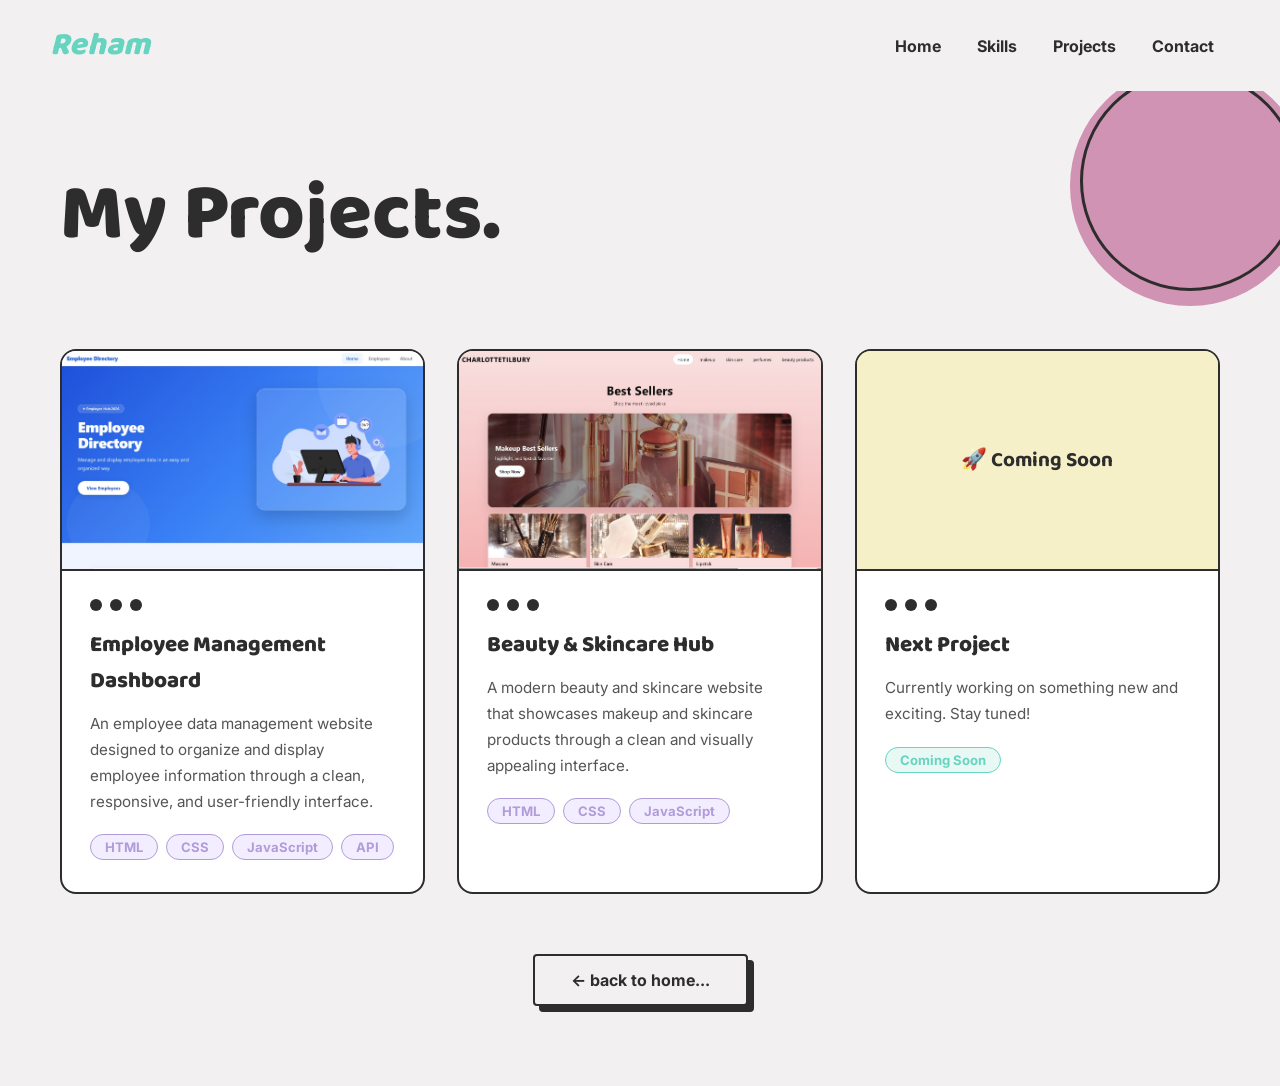
==== project.html @ 8a7c95da "Initial portfolio upload" ====
<!DOCTYPE html>
<html lang="en">
<head>
  <meta charset="UTF-8" />
  <meta name="viewport" content="width=device-width, initial-scale=1.0" />
  <title>Projects - Reham</title>
  <link rel="preconnect" href="https://fonts.googleapis.com">
  <link rel="preconnect" href="https://fonts.gstatic.com" crossorigin>
  <link href="https://fonts.googleapis.com/css2?family=Baloo+2:wght@400;600;700;800&family=Inter:wght@400;500;600;700;800&display=swap" rel="stylesheet">
  <link rel="stylesheet" href="project.css" />
</head>
<body>

  <!-- NAVBAR -->
  <nav class="navbar">
    <a href="index.html" class="nav-logo">Reham</a>
    <div class="nav-links">
      <a href="index.html" data-text="Home">Home</a>
      <a href="skills.html" data-text="Skills">Skills</a>
      <a href="project.html" data-text="Projects">Projects</a>
      <a href="index.html#contact" data-text="Contact">Contact</a>
    </div>
  </nav>

  <!-- TITLE -->
  <div class="page-header">
    <div class="circle"></div>
    <div class="circle-outline"></div>
    <h1 class="main-title">My Projects.</h1>
  </div>

  <!-- PROJECTS GRID -->
  <div class="projects-wrap">

    <!-- Project 1 -->
    <div class="project-card">
      <div class="project-img">
        <img src="img.jpeg" alt="Employee Management Dashboard" />
      </div>
      <div class="project-info">
        <div class="card-dots"><span></span><span></span><span></span></div>
        <h3 class="project-title">Employee Management Dashboard</h3>
        <p class="project-desc">
          An employee data management website designed to organize and display
          employee information through a clean, responsive, and user-friendly interface.
        </p>
        <div class="tech-tags">
          <span>HTML</span>
          <span>CSS</span>
          <span>JavaScript</span>
          <span>API</span>
        </div>
      </div>
    </div>

    <!-- Project 2 -->
    <div class="project-card">
      <div class="project-img">
        <img src="img2.jpeg" alt="Beauty & Skincare Hub" />
      </div>
      <div class="project-info">
        <div class="card-dots"><span></span><span></span><span></span></div>
        <h3 class="project-title">Beauty & Skincare Hub</h3>
        <p class="project-desc">
          A modern beauty and skincare website that showcases makeup and skincare
          products through a clean and visually appealing interface.
        </p>
        <div class="tech-tags">
          <span>HTML</span>
          <span>CSS</span>
          <span>JavaScript</span>
        </div>
      </div>
    </div>

    <!-- Project 3 -->
    <div class="project-card coming-soon">
      <div class="project-img empty-img">
        <p>🚀 Coming Soon</p>
      </div>
      <div class="project-info">
        <div class="card-dots"><span></span><span></span><span></span></div>
        <h3 class="project-title">Next Project</h3>
        <p class="project-desc">Currently working on something new and exciting. Stay tuned!</p>
        <div class="tech-tags">
          <span>Coming Soon</span>
        </div>
      </div>
    </div>

  </div>

  <!-- BACK BUTTON -->
  <div class="btn-wrap">
    <a href="index.html" class="back-btn">← back to home...</a>
  </div>

</body>
</html>
---- project.css ----
* { margin: 0; padding: 0; box-sizing: border-box; }

body {
  font-family: 'Inter', sans-serif;
  background: #f3f0f2;
  min-height: 100vh;
  overflow-x: hidden;
}

/* ===== NAVBAR ===== */
.navbar {
  display: flex;
  justify-content: space-between;
  align-items: center;
  padding: 20px 50px;
  background: #f3f0f2;
}

.nav-logo {
  font-family: 'Baloo 2', cursive;
  font-size: 2rem;
  font-weight: 800;
  color: #67d4c0;
  text-decoration: none;
  font-style: italic;
}

.nav-links { display: flex; gap: 4px; }

.nav-links a {
  text-decoration: none;
  color: #2d2d2d;
  font-size: 1rem;
  font-weight: 700;
  padding: 6px 16px;
  border-radius: 50px;
  position: relative;
  display: inline-block;
  transition: color 0.2s;
}

.nav-links a::after {
  content: '';
  position: absolute;
  bottom: 2px; left: 16px; right: 16px;
  height: 2.5px;
  background: #2d2d2d;
  border-radius: 2px;
  transform: scaleX(0);
  transform-origin: center;
  transition: transform 0.25s ease;
  z-index: 1;
}

.nav-links a:hover::after { transform: scaleX(1); }

.nav-links a::before {
  content: attr(data-text);
  position: absolute;
  inset: 0;
  display: flex;
  align-items: center;
  justify-content: center;
  color: #b19cd9;
  font-size: 1rem;
  font-weight: 700;
  opacity: 0;
  transform: scale(1.2);
  transition: opacity 0.2s, transform 0.2s;
  pointer-events: none;
  z-index: 0;
}

.nav-links a:hover { color: transparent; }
.nav-links a:hover::before { opacity: 1; transform: scale(1); }

/* ===== PAGE HEADER ===== */
.page-header {
  padding: 60px 60px 40px;
  position: relative;
  overflow: hidden;
  min-height: 220px;
  display: flex;
  align-items: center;
}

.circle {
  position: absolute;
  top: -25px;
  right: -30px;
  width: 240px;
  height: 240px;
  border-radius: 50%;
  background: #d193b3;
  z-index: 0;
}

.circle-outline {
  position: absolute;
  top: -20px;
  right: -20px;
  width: 220px;
  height: 220px;
  border-radius: 50%;
  border: 3px solid #2d2d2d;
  background: transparent;
  z-index: 1;
}

.main-title {
  font-family: 'Baloo 2', cursive;
  font-size: 5rem;
  font-weight: 800;
  color: #2d2d2d;
  display: inline;
  position: relative;
  z-index: 2;
  background-image: linear-gradient(#f9c5c5, #f9c5c5);
  background-size: 0% 40%;
  background-repeat: no-repeat;
  background-position: 0 88%;
  transition: background-size 0.3s ease;
  cursor: default;
}

.main-title:hover { background-size: 60% 40%; }

/* ===== PROJECTS GRID ===== */
.projects-wrap {
  padding: 30px 60px 0;
  display: grid;
  grid-template-columns: repeat(auto-fit, minmax(340px, 1fr));
  gap: 32px;
  max-width: 1300px;
  margin: 0 auto;
}

.project-card {
  background: #ffffff;
  border: 2.5px solid #2d2d2d;
  border-radius: 16px;
  overflow: hidden;
  transition: transform 0.3s ease, box-shadow 0.3s ease;
  cursor: pointer;
}

.project-card:hover {
  transform: scale(1.03);
  box-shadow: 7px 7px 0px #2d2d2d;
}

.project-img {
  width: 100%;
  height: 220px;
  overflow: hidden;
  border-bottom: 2.5px solid #2d2d2d;
}

.project-img img {
  width: 100%;
  height: 100%;
  object-fit: cover;
  transition: transform 0.4s ease;
}

.project-card:hover .project-img img { transform: scale(1.06); }

.empty-img {
  background: #f5f0c8;
  display: flex;
  align-items: center;
  justify-content: center;
  font-family: 'Baloo 2', cursive;
  font-size: 1.3rem;
  font-weight: 700;
  color: #2d2d2d;
}

.project-info { padding: 28px 28px 32px; }

.card-dots {
  display: flex;
  gap: 8px;
  margin-bottom: 16px;
}

.card-dots span {
  width: 12px; height: 12px;
  border-radius: 50%;
  background: #2d2d2d;
  display: block;
}

.project-title {
  font-family: 'Baloo 2', cursive;
  font-size: 1.4rem;
  font-weight: 800;
  color: #2d2d2d;
  margin-bottom: 12px;
  display: inline;
  background-image: linear-gradient(#f9c5c5, #f9c5c5);
  background-size: 0% 45%;
  background-repeat: no-repeat;
  background-position: 0 90%;
  transition: background-size 0.3s ease;
}

.project-card:hover .project-title { background-size: 100% 45%; }

.project-desc {
  font-size: 0.95rem;
  color: #555;
  line-height: 1.7;
  margin-top: 12px;
  margin-bottom: 20px;
  transition: color 0.3s ease;
}

.project-card:hover .project-desc { color: #b19cd9; }

.tech-tags {
  display: flex;
  flex-wrap: wrap;
  gap: 8px;
}

.tech-tags span {
  font-size: 0.82rem;
  font-weight: 700;
  color: #b19cd9;
  background: #f3eeff;
  padding: 4px 14px;
  border-radius: 50px;
  border: 1.5px solid #b19cd9;
}

.coming-soon .tech-tags span {
  color: #67d4c0;
  background: #e8f8f5;
  border-color: #67d4c0;
}

/* ===== BACK BTN ===== */
.btn-wrap {
  display: flex;
  justify-content: center;
  padding: 60px 0 80px;
}

.back-btn {
  text-decoration: none;
  color: #2d2d2d;
  font-family: 'Inter', sans-serif;
  font-size: 1rem;
  font-weight: 700;
  padding: 14px 36px;
  border: 2.5px solid #2d2d2d;
  border-radius: 4px;
  background: #f3f0f2;
  box-shadow: 6px 6px 0px #2d2d2d;
  transition: box-shadow 0.2s, transform 0.2s;
  display: inline-block;
}

.back-btn:hover {
  box-shadow: 2px 2px 0px #2d2d2d;
  transform: translate(4px, 4px);
}

/* ===== RESPONSIVE ===== */
@media (max-width: 768px) {
  .navbar { padding: 16px 20px; }
  .page-header { padding: 40px 20px; min-height: 150px; }
  .main-title { font-size: 3.5rem; }
  .circle, .circle-outline { display: none; }
  .projects-wrap { padding: 30px 20px 0; grid-template-columns: 1fr; }
}
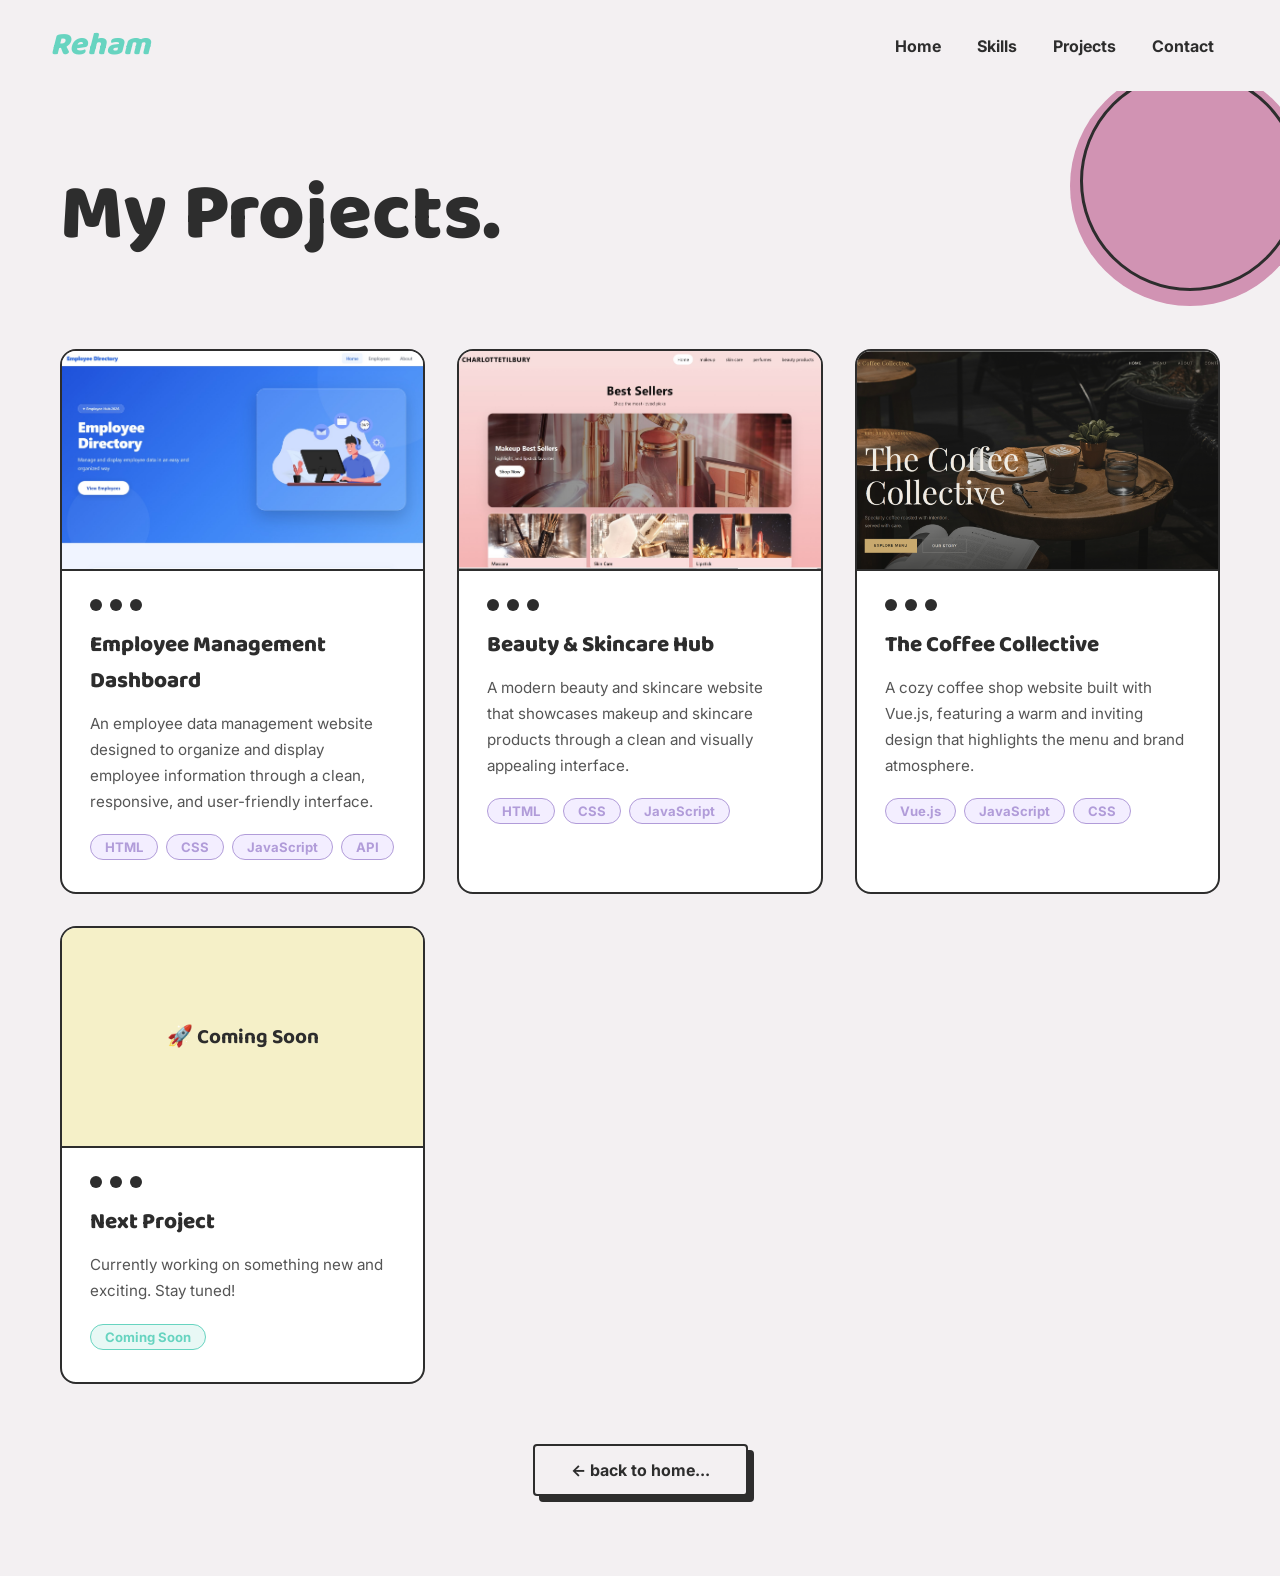
==== commit 2c23953c: "Update portfolio" ====
--- a/project.html
+++ b/project.html
@@ -1,99 +1,119 @@
-<!DOCTYPE html>
-<html lang="en">
-<head>
-  <meta charset="UTF-8" />
-  <meta name="viewport" content="width=device-width, initial-scale=1.0" />
-  <title>Projects - Reham</title>
-  <link rel="preconnect" href="https://fonts.googleapis.com">
-  <link rel="preconnect" href="https://fonts.gstatic.com" crossorigin>
-  <link href="https://fonts.googleapis.com/css2?family=Baloo+2:wght@400;600;700;800&family=Inter:wght@400;500;600;700;800&display=swap" rel="stylesheet">
-  <link rel="stylesheet" href="project.css" />
-</head>
-<body>
-
-  <!-- NAVBAR -->
-  <nav class="navbar">
-    <a href="index.html" class="nav-logo">Reham</a>
-    <div class="nav-links">
-      <a href="index.html" data-text="Home">Home</a>
-      <a href="skills.html" data-text="Skills">Skills</a>
-      <a href="project.html" data-text="Projects">Projects</a>
-      <a href="index.html#contact" data-text="Contact">Contact</a>
-    </div>
-  </nav>
-
-  <!-- TITLE -->
-  <div class="page-header">
-    <div class="circle"></div>
-    <div class="circle-outline"></div>
-    <h1 class="main-title">My Projects.</h1>
-  </div>
-
-  <!-- PROJECTS GRID -->
-  <div class="projects-wrap">
-
-    <!-- Project 1 -->
-    <div class="project-card">
-      <div class="project-img">
-        <img src="img.jpeg" alt="Employee Management Dashboard" />
-      </div>
-      <div class="project-info">
-        <div class="card-dots"><span></span><span></span><span></span></div>
-        <h3 class="project-title">Employee Management Dashboard</h3>
-        <p class="project-desc">
-          An employee data management website designed to organize and display
-          employee information through a clean, responsive, and user-friendly interface.
-        </p>
-        <div class="tech-tags">
-          <span>HTML</span>
-          <span>CSS</span>
-          <span>JavaScript</span>
-          <span>API</span>
-        </div>
-      </div>
-    </div>
-
-    <!-- Project 2 -->
-    <div class="project-card">
-      <div class="project-img">
-        <img src="img2.jpeg" alt="Beauty & Skincare Hub" />
-      </div>
-      <div class="project-info">
-        <div class="card-dots"><span></span><span></span><span></span></div>
-        <h3 class="project-title">Beauty & Skincare Hub</h3>
-        <p class="project-desc">
-          A modern beauty and skincare website that showcases makeup and skincare
-          products through a clean and visually appealing interface.
-        </p>
-        <div class="tech-tags">
-          <span>HTML</span>
-          <span>CSS</span>
-          <span>JavaScript</span>
-        </div>
-      </div>
-    </div>
-
-    <!-- Project 3 -->
-    <div class="project-card coming-soon">
-      <div class="project-img empty-img">
-        <p>🚀 Coming Soon</p>
-      </div>
-      <div class="project-info">
-        <div class="card-dots"><span></span><span></span><span></span></div>
-        <h3 class="project-title">Next Project</h3>
-        <p class="project-desc">Currently working on something new and exciting. Stay tuned!</p>
-        <div class="tech-tags">
-          <span>Coming Soon</span>
-        </div>
-      </div>
-    </div>
-
-  </div>
-
-  <!-- BACK BUTTON -->
-  <div class="btn-wrap">
-    <a href="index.html" class="back-btn">← back to home...</a>
-  </div>
-
-</body>
+<!DOCTYPE html>
+<html lang="en">
+<head>
+  <meta charset="UTF-8" />
+  <meta name="viewport" content="width=device-width, initial-scale=1.0" />
+  <title>Projects - Reham</title>
+  <link rel="preconnect" href="https://fonts.googleapis.com">
+  <link rel="preconnect" href="https://fonts.gstatic.com" crossorigin>
+  <link href="https://fonts.googleapis.com/css2?family=Baloo+2:wght@400;600;700;800&family=Inter:wght@400;500;600;700;800&display=swap" rel="stylesheet">
+  <link rel="stylesheet" href="project.css" />
+</head>
+<body>
+
+  <!-- NAVBAR -->
+  <nav class="navbar">
+    <a href="index.html" class="nav-logo">Reham</a>
+    <div class="nav-links">
+      <a href="index.html" data-text="Home">Home</a>
+      <a href="skills.html" data-text="Skills">Skills</a>
+      <a href="project.html" data-text="Projects">Projects</a>
+      <a href="index.html#contact" data-text="Contact">Contact</a>
+    </div>
+  </nav>
+
+  <!-- TITLE -->
+  <div class="page-header">
+    <div class="circle"></div>
+    <div class="circle-outline"></div>
+    <h1 class="main-title">My Projects.</h1>
+  </div>
+
+  <!-- PROJECTS GRID -->
+  <div class="projects-wrap">
+
+    <!-- Project 1: Employee Dashboard (still in progress, no link) -->
+    <div class="project-card no-link">
+      <div class="project-img">
+        <img src="img.jpeg" alt="Employee Management Dashboard" />
+      </div>
+      <div class="project-info">
+        <div class="card-dots"><span></span><span></span><span></span></div>
+        <h3 class="project-title">Employee Management Dashboard</h3>
+        <p class="project-desc">
+          An employee data management website designed to organize and display
+          employee information through a clean, responsive, and user-friendly interface.
+        </p>
+        <div class="tech-tags">
+          <span>HTML</span>
+          <span>CSS</span>
+          <span>JavaScript</span>
+          <span>API</span>
+        </div>
+      </div>
+    </div>
+
+    <!-- Project 2: Beauty & Skincare (Veloura) -->
+    <a href="https://rehamm333.github.io/Veloura-Beauty/" target="_blank" class="project-card">
+      <div class="project-img">
+        <img src="img2.jpeg" alt="Beauty & Skincare Hub" />
+      </div>
+      <div class="project-info">
+        <div class="card-dots"><span></span><span></span><span></span></div>
+        <h3 class="project-title">Beauty & Skincare Hub</h3>
+        <p class="project-desc">
+          A modern beauty and skincare website that showcases makeup and skincare
+          products through a clean and visually appealing interface.
+        </p>
+        <div class="tech-tags">
+          <span>HTML</span>
+          <span>CSS</span>
+          <span>JavaScript</span>
+        </div>
+      </div>
+    </a>
+
+    <!-- Project 3: The Coffee Collective -->
+    <a href="https://rehamm333.github.io/coffee-collective/" target="_blank" class="project-card">
+      <div class="project-img">
+        <img src="img3.png" alt="The Coffee Collective" />
+      </div>
+      <div class="project-info">
+        <div class="card-dots"><span></span><span></span><span></span></div>
+        <h3 class="project-title">The Coffee Collective</h3>
+        <p class="project-desc">
+          A cozy coffee shop website built with Vue.js, featuring a warm and inviting
+          design that highlights the menu and brand atmosphere.
+        </p>
+        <div class="tech-tags">
+          <span>Vue.js</span>
+          <span>JavaScript</span>
+          <span>CSS</span>
+        </div>
+      </div>
+    </a>
+
+    <!-- Project 4: Next Project (Coming Soon) -->
+    <div class="project-card coming-soon no-link">
+      <div class="project-img empty-img">
+        <p>🚀 Coming Soon</p>
+      </div>
+      <div class="project-info">
+        <div class="card-dots"><span></span><span></span><span></span></div>
+        <h3 class="project-title">Next Project</h3>
+        <p class="project-desc">Currently working on something new and exciting. Stay tuned!</p>
+        <div class="tech-tags">
+          <span>Coming Soon</span>
+        </div>
+      </div>
+    </div>
+
+  </div>
+
+  <!-- BACK BUTTON -->
+  <div class="btn-wrap">
+    <a href="index.html" class="back-btn">← back to home...</a>
+  </div>
+
+</body>
 </html>
--- a/project.css
+++ b/project.css
@@ -1,277 +1,282 @@
-* { margin: 0; padding: 0; box-sizing: border-box; }
-
-body {
-  font-family: 'Inter', sans-serif;
-  background: #f3f0f2;
-  min-height: 100vh;
-  overflow-x: hidden;
-}
-
-/* ===== NAVBAR ===== */
-.navbar {
-  display: flex;
-  justify-content: space-between;
-  align-items: center;
-  padding: 20px 50px;
-  background: #f3f0f2;
-}
-
-.nav-logo {
-  font-family: 'Baloo 2', cursive;
-  font-size: 2rem;
-  font-weight: 800;
-  color: #67d4c0;
-  text-decoration: none;
-  font-style: italic;
-}
-
-.nav-links { display: flex; gap: 4px; }
-
-.nav-links a {
-  text-decoration: none;
-  color: #2d2d2d;
-  font-size: 1rem;
-  font-weight: 700;
-  padding: 6px 16px;
-  border-radius: 50px;
-  position: relative;
-  display: inline-block;
-  transition: color 0.2s;
-}
-
-.nav-links a::after {
-  content: '';
-  position: absolute;
-  bottom: 2px; left: 16px; right: 16px;
-  height: 2.5px;
-  background: #2d2d2d;
-  border-radius: 2px;
-  transform: scaleX(0);
-  transform-origin: center;
-  transition: transform 0.25s ease;
-  z-index: 1;
-}
-
-.nav-links a:hover::after { transform: scaleX(1); }
-
-.nav-links a::before {
-  content: attr(data-text);
-  position: absolute;
-  inset: 0;
-  display: flex;
-  align-items: center;
-  justify-content: center;
-  color: #b19cd9;
-  font-size: 1rem;
-  font-weight: 700;
-  opacity: 0;
-  transform: scale(1.2);
-  transition: opacity 0.2s, transform 0.2s;
-  pointer-events: none;
-  z-index: 0;
-}
-
-.nav-links a:hover { color: transparent; }
-.nav-links a:hover::before { opacity: 1; transform: scale(1); }
-
-/* ===== PAGE HEADER ===== */
-.page-header {
-  padding: 60px 60px 40px;
-  position: relative;
-  overflow: hidden;
-  min-height: 220px;
-  display: flex;
-  align-items: center;
-}
-
-.circle {
-  position: absolute;
-  top: -25px;
-  right: -30px;
-  width: 240px;
-  height: 240px;
-  border-radius: 50%;
-  background: #d193b3;
-  z-index: 0;
-}
-
-.circle-outline {
-  position: absolute;
-  top: -20px;
-  right: -20px;
-  width: 220px;
-  height: 220px;
-  border-radius: 50%;
-  border: 3px solid #2d2d2d;
-  background: transparent;
-  z-index: 1;
-}
-
-.main-title {
-  font-family: 'Baloo 2', cursive;
-  font-size: 5rem;
-  font-weight: 800;
-  color: #2d2d2d;
-  display: inline;
-  position: relative;
-  z-index: 2;
-  background-image: linear-gradient(#f9c5c5, #f9c5c5);
-  background-size: 0% 40%;
-  background-repeat: no-repeat;
-  background-position: 0 88%;
-  transition: background-size 0.3s ease;
-  cursor: default;
-}
-
-.main-title:hover { background-size: 60% 40%; }
-
-/* ===== PROJECTS GRID ===== */
-.projects-wrap {
-  padding: 30px 60px 0;
-  display: grid;
-  grid-template-columns: repeat(auto-fit, minmax(340px, 1fr));
-  gap: 32px;
-  max-width: 1300px;
-  margin: 0 auto;
-}
-
-.project-card {
-  background: #ffffff;
-  border: 2.5px solid #2d2d2d;
-  border-radius: 16px;
-  overflow: hidden;
-  transition: transform 0.3s ease, box-shadow 0.3s ease;
-  cursor: pointer;
-}
-
-.project-card:hover {
-  transform: scale(1.03);
-  box-shadow: 7px 7px 0px #2d2d2d;
-}
-
-.project-img {
-  width: 100%;
-  height: 220px;
-  overflow: hidden;
-  border-bottom: 2.5px solid #2d2d2d;
-}
-
-.project-img img {
-  width: 100%;
-  height: 100%;
-  object-fit: cover;
-  transition: transform 0.4s ease;
-}
-
-.project-card:hover .project-img img { transform: scale(1.06); }
-
-.empty-img {
-  background: #f5f0c8;
-  display: flex;
-  align-items: center;
-  justify-content: center;
-  font-family: 'Baloo 2', cursive;
-  font-size: 1.3rem;
-  font-weight: 700;
-  color: #2d2d2d;
-}
-
-.project-info { padding: 28px 28px 32px; }
-
-.card-dots {
-  display: flex;
-  gap: 8px;
-  margin-bottom: 16px;
-}
-
-.card-dots span {
-  width: 12px; height: 12px;
-  border-radius: 50%;
-  background: #2d2d2d;
-  display: block;
-}
-
-.project-title {
-  font-family: 'Baloo 2', cursive;
-  font-size: 1.4rem;
-  font-weight: 800;
-  color: #2d2d2d;
-  margin-bottom: 12px;
-  display: inline;
-  background-image: linear-gradient(#f9c5c5, #f9c5c5);
-  background-size: 0% 45%;
-  background-repeat: no-repeat;
-  background-position: 0 90%;
-  transition: background-size 0.3s ease;
-}
-
-.project-card:hover .project-title { background-size: 100% 45%; }
-
-.project-desc {
-  font-size: 0.95rem;
-  color: #555;
-  line-height: 1.7;
-  margin-top: 12px;
-  margin-bottom: 20px;
-  transition: color 0.3s ease;
-}
-
-.project-card:hover .project-desc { color: #b19cd9; }
-
-.tech-tags {
-  display: flex;
-  flex-wrap: wrap;
-  gap: 8px;
-}
-
-.tech-tags span {
-  font-size: 0.82rem;
-  font-weight: 700;
-  color: #b19cd9;
-  background: #f3eeff;
-  padding: 4px 14px;
-  border-radius: 50px;
-  border: 1.5px solid #b19cd9;
-}
-
-.coming-soon .tech-tags span {
-  color: #67d4c0;
-  background: #e8f8f5;
-  border-color: #67d4c0;
-}
-
-/* ===== BACK BTN ===== */
-.btn-wrap {
-  display: flex;
-  justify-content: center;
-  padding: 60px 0 80px;
-}
-
-.back-btn {
-  text-decoration: none;
-  color: #2d2d2d;
-  font-family: 'Inter', sans-serif;
-  font-size: 1rem;
-  font-weight: 700;
-  padding: 14px 36px;
-  border: 2.5px solid #2d2d2d;
-  border-radius: 4px;
-  background: #f3f0f2;
-  box-shadow: 6px 6px 0px #2d2d2d;
-  transition: box-shadow 0.2s, transform 0.2s;
-  display: inline-block;
-}
-
-.back-btn:hover {
-  box-shadow: 2px 2px 0px #2d2d2d;
-  transform: translate(4px, 4px);
-}
-
-/* ===== RESPONSIVE ===== */
-@media (max-width: 768px) {
-  .navbar { padding: 16px 20px; }
-  .page-header { padding: 40px 20px; min-height: 150px; }
-  .main-title { font-size: 3.5rem; }
-  .circle, .circle-outline { display: none; }
-  .projects-wrap { padding: 30px 20px 0; grid-template-columns: 1fr; }
+* { margin: 0; padding: 0; box-sizing: border-box; }
+
+body {
+  font-family: 'Inter', sans-serif;
+  background: #f3f0f2;
+  min-height: 100vh;
+  overflow-x: hidden;
+}
+
+/* ===== NAVBAR ===== */
+.navbar {
+  display: flex;
+  justify-content: space-between;
+  align-items: center;
+  padding: 20px 50px;
+  background: #f3f0f2;
+}
+
+.nav-logo {
+  font-family: 'Baloo 2', cursive;
+  font-size: 2rem;
+  font-weight: 800;
+  color: #67d4c0;
+  text-decoration: none;
+  font-style: italic;
+}
+
+.nav-links { display: flex; gap: 4px; }
+
+.nav-links a {
+  text-decoration: none;
+  color: #2d2d2d;
+  font-size: 1rem;
+  font-weight: 700;
+  padding: 6px 16px;
+  border-radius: 50px;
+  position: relative;
+  display: inline-block;
+  transition: color 0.2s;
+}
+
+.nav-links a::after {
+  content: '';
+  position: absolute;
+  bottom: 2px; left: 16px; right: 16px;
+  height: 2.5px;
+  background: #2d2d2d;
+  border-radius: 2px;
+  transform: scaleX(0);
+  transform-origin: center;
+  transition: transform 0.25s ease;
+  z-index: 1;
+}
+
+.nav-links a:hover::after { transform: scaleX(1); }
+
+.nav-links a::before {
+  content: attr(data-text);
+  position: absolute;
+  inset: 0;
+  display: flex;
+  align-items: center;
+  justify-content: center;
+  color: #b19cd9;
+  font-size: 1rem;
+  font-weight: 700;
+  opacity: 0;
+  transform: scale(1.2);
+  transition: opacity 0.2s, transform 0.2s;
+  pointer-events: none;
+  z-index: 0;
+}
+
+.nav-links a:hover { color: transparent; }
+.nav-links a:hover::before { opacity: 1; transform: scale(1); }
+
+/* ===== PAGE HEADER ===== */
+.page-header {
+  padding: 60px 60px 40px;
+  position: relative;
+  overflow: hidden;
+  min-height: 220px;
+  display: flex;
+  align-items: center;
+}
+
+.circle {
+  position: absolute;
+  top: -25px;
+  right: -30px;
+  width: 240px;
+  height: 240px;
+  border-radius: 50%;
+  background: #d193b3;
+  z-index: 0;
+}
+
+.circle-outline {
+  position: absolute;
+  top: -20px;
+  right: -20px;
+  width: 220px;
+  height: 220px;
+  border-radius: 50%;
+  border: 3px solid #2d2d2d;
+  background: transparent;
+  z-index: 1;
+}
+
+.main-title {
+  font-family: 'Baloo 2', cursive;
+  font-size: 5rem;
+  font-weight: 800;
+  color: #2d2d2d;
+  display: inline;
+  position: relative;
+  z-index: 2;
+  background-image: linear-gradient(#f9c5c5, #f9c5c5);
+  background-size: 0% 40%;
+  background-repeat: no-repeat;
+  background-position: 0 88%;
+  transition: background-size 0.3s ease;
+  cursor: default;
+}
+
+.main-title:hover { background-size: 60% 40%; }
+
+/* ===== PROJECTS GRID ===== */
+.projects-wrap {
+  padding: 30px 60px 0;
+  display: grid;
+  grid-template-columns: repeat(auto-fit, minmax(340px, 1fr));
+  gap: 32px;
+  max-width: 1300px;
+  margin: 0 auto;
+}
+
+.project-card {
+  background: #ffffff;
+  border: 2.5px solid #2d2d2d;
+  border-radius: 16px;
+  overflow: hidden;
+  transition: transform 0.3s ease, box-shadow 0.3s ease;
+  cursor: pointer;
+  display: block;
+  text-decoration: none;
+  color: inherit;
+}
+
+.project-card:hover {
+  transform: scale(1.03);
+  box-shadow: 7px 7px 0px #2d2d2d;
+}
+
+.no-link { cursor: default; }
+
+.project-img {
+  width: 100%;
+  height: 220px;
+  overflow: hidden;
+  border-bottom: 2.5px solid #2d2d2d;
+}
+
+.project-img img {
+  width: 100%;
+  height: 100%;
+  object-fit: cover;
+  transition: transform 0.4s ease;
+}
+
+.project-card:hover .project-img img { transform: scale(1.06); }
+
+.empty-img {
+  background: #f5f0c8;
+  display: flex;
+  align-items: center;
+  justify-content: center;
+  font-family: 'Baloo 2', cursive;
+  font-size: 1.3rem;
+  font-weight: 700;
+  color: #2d2d2d;
+}
+
+.project-info { padding: 28px 28px 32px; }
+
+.card-dots {
+  display: flex;
+  gap: 8px;
+  margin-bottom: 16px;
+}
+
+.card-dots span {
+  width: 12px; height: 12px;
+  border-radius: 50%;
+  background: #2d2d2d;
+  display: block;
+}
+
+.project-title {
+  font-family: 'Baloo 2', cursive;
+  font-size: 1.4rem;
+  font-weight: 800;
+  color: #2d2d2d;
+  margin-bottom: 12px;
+  display: inline;
+  background-image: linear-gradient(#f9c5c5, #f9c5c5);
+  background-size: 0% 45%;
+  background-repeat: no-repeat;
+  background-position: 0 90%;
+  transition: background-size 0.3s ease;
+}
+
+.project-card:hover .project-title { background-size: 100% 45%; }
+
+.project-desc {
+  font-size: 0.95rem;
+  color: #555;
+  line-height: 1.7;
+  margin-top: 12px;
+  margin-bottom: 20px;
+  transition: color 0.3s ease;
+}
+
+.project-card:hover .project-desc { color: #b19cd9; }
+
+.tech-tags {
+  display: flex;
+  flex-wrap: wrap;
+  gap: 8px;
+}
+
+.tech-tags span {
+  font-size: 0.82rem;
+  font-weight: 700;
+  color: #b19cd9;
+  background: #f3eeff;
+  padding: 4px 14px;
+  border-radius: 50px;
+  border: 1.5px solid #b19cd9;
+}
+
+.coming-soon .tech-tags span {
+  color: #67d4c0;
+  background: #e8f8f5;
+  border-color: #67d4c0;
+}
+
+/* ===== BACK BTN ===== */
+.btn-wrap {
+  display: flex;
+  justify-content: center;
+  padding: 60px 0 80px;
+}
+
+.back-btn {
+  text-decoration: none;
+  color: #2d2d2d;
+  font-family: 'Inter', sans-serif;
+  font-size: 1rem;
+  font-weight: 700;
+  padding: 14px 36px;
+  border: 2.5px solid #2d2d2d;
+  border-radius: 4px;
+  background: #f3f0f2;
+  box-shadow: 6px 6px 0px #2d2d2d;
+  transition: box-shadow 0.2s, transform 0.2s;
+  display: inline-block;
+}
+
+.back-btn:hover {
+  box-shadow: 2px 2px 0px #2d2d2d;
+  transform: translate(4px, 4px);
+}
+
+/* ===== RESPONSIVE ===== */
+@media (max-width: 768px) {
+  .navbar { padding: 16px 20px; }
+  .page-header { padding: 40px 20px; min-height: 150px; }
+  .main-title { font-size: 3.5rem; }
+  .circle, .circle-outline { display: none; }
+  .projects-wrap { padding: 30px 20px 0; grid-template-columns: 1fr; }
 }
